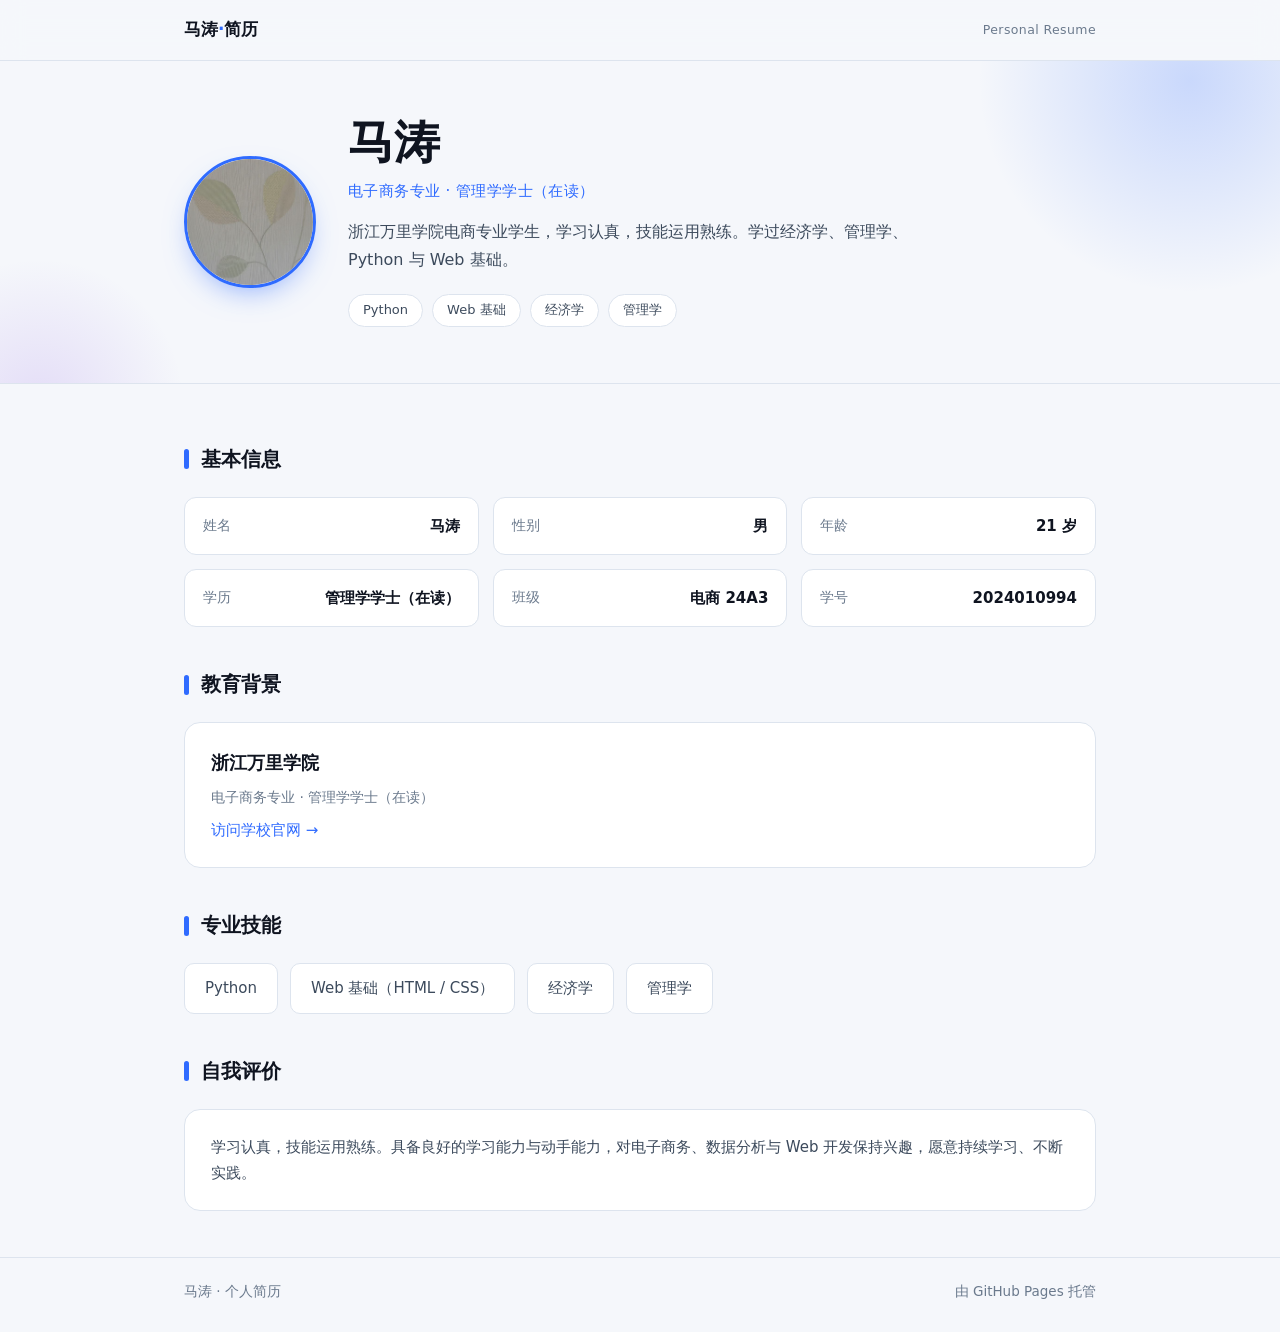
==== My Resume.html @ 8eaa98cb "feat: 个人简历网页（精修版）" ====
﻿<!DOCTYPE html>
<html lang="zh-CN">
<head>
<meta charset="UTF-8">
<meta name="viewport" content="width=device-width, initial-scale=1">
<title>马涛 · 个人简历</title>
<link rel="stylesheet" href="StyleSheet.css">
</head>
<body>

<nav>
  <div class="wrap">
    <div class="brand">马涛<span>·</span>简历</div>
    <span class="nav-sub">Personal Resume</span>
  </div>
</nav>

<header class="hero">
  <div class="wrap">
    <img class="avatar" src="pictures/touxiang.jpg" alt="个人头像">
    <div class="hero-text">
      <h1>马涛</h1>
      <p class="role">电子商务专业 · 管理学学士（在读）</p>
      <p class="intro">浙江万里学院电商专业学生，学习认真，技能运用熟练。学过经济学、管理学、Python 与 Web 基础。</p>
      <div class="badges">
        <span class="badge">Python</span>
        <span class="badge">Web 基础</span>
        <span class="badge">经济学</span>
        <span class="badge">管理学</span>
      </div>
    </div>
  </div>
</header>

<main>
  <div class="wrap">

    <section>
      <h2>基本信息</h2>
      <div class="info-grid">
        <div class="info-item"><span class="label">姓名</span><span class="value">马涛</span></div>
        <div class="info-item"><span class="label">性别</span><span class="value">男</span></div>
        <div class="info-item"><span class="label">年龄</span><span class="value">21 岁</span></div>
        <div class="info-item"><span class="label">学历</span><span class="value">管理学学士（在读）</span></div>
        <div class="info-item"><span class="label">班级</span><span class="value">电商 24A3</span></div>
        <div class="info-item"><span class="label">学号</span><span class="value">2024010994</span></div>
      </div>
    </section>

    <section>
      <h2>教育背景</h2>
      <div class="card">
        <h3>浙江万里学院</h3>
        <p class="muted">电子商务专业 · 管理学学士（在读）</p>
        <p><a href="https://www.zwu.edu.cn" target="_blank" rel="noopener">访问学校官网 →</a></p>
      </div>
    </section>

    <section>
      <h2>专业技能</h2>
      <div class="stack">
        <span class="chip">Python</span>
        <span class="chip">Web 基础（HTML / CSS）</span>
        <span class="chip">经济学</span>
        <span class="chip">管理学</span>
      </div>
    </section>

    <section>
      <h2>自我评价</h2>
      <div class="card">
        <p>学习认真，技能运用熟练。具备良好的学习能力与动手能力，对电子商务、数据分析与 Web 开发保持兴趣，愿意持续学习、不断实践。</p>
      </div>
    </section>

  </div>
</main>

<footer>
  <div class="wrap">
    <span>马涛 · 个人简历</span>
    <span>由 GitHub Pages 托管</span>
  </div>
</footer>

</body>
</html>
---- StyleSheet.css ----
﻿:root {
  --bg: #0f1420;
  --bg-soft: #0a0f19;
  --card: #1a2130;
  --line: #2c3548;
  --accent: #5b8cff;
  --accent-2: #b07cff;
  --text: #c6cfdd;
  --dim: #7c8ba0;
  --head: #ffffff;
  --radius: 16px;
}
@media (prefers-color-scheme: light) {
  :root {
    --bg: #f5f7fb;
    --bg-soft: #ffffff;
    --card: #ffffff;
    --line: #dde4ee;
    --accent: #2f6bff;
    --accent-2: #7a3fe0;
    --text: #3c4a5c;
    --dim: #6b7a8d;
    --head: #0f1420;
  }
}
* { box-sizing: border-box; }
html { scroll-behavior: smooth; }
body {
  margin: 0;
  background: var(--bg);
  color: var(--text);
  font-family: "Segoe UI", "Microsoft YaHei", system-ui, -apple-system, sans-serif;
  font-size: 16px;
  line-height: 1.75;
  -webkit-font-smoothing: antialiased;
}
a { color: var(--accent); text-decoration: none; }
a:hover { text-decoration: underline; }

.wrap { max-width: 960px; margin: 0 auto; padding: 0 24px; }

/* ---------- nav ---------- */
nav {
  position: sticky; top: 0; z-index: 20;
  background: color-mix(in srgb, var(--bg) 88%, transparent);
  backdrop-filter: blur(12px);
  border-bottom: 1px solid var(--line);
}
nav .wrap { display: flex; align-items: center; gap: 16px; height: 60px; }
nav .brand { font-weight: 700; color: var(--head); font-size: 17px; }
nav .brand span { color: var(--accent); }
nav .nav-sub { margin-left: auto; font-size: 12.5px; color: var(--dim); letter-spacing: 0.4px; }

/* ---------- hero ---------- */
header.hero { position: relative; overflow: hidden; border-bottom: 1px solid var(--line); }
.hero::before, .hero::after { content: ""; position: absolute; border-radius: 50%; pointer-events: none; }
.hero::before {
  width: 440px; height: 440px; right: -130px; top: -200px;
  background: radial-gradient(circle, var(--accent), transparent 68%); opacity: 0.22;
}
.hero::after {
  width: 300px; height: 300px; left: -110px; bottom: -170px;
  background: radial-gradient(circle, var(--accent-2), transparent 68%); opacity: 0.14;
}
.hero .wrap {
  position: relative; z-index: 1;
  display: flex; align-items: center; gap: 32px;
  padding-top: 56px; padding-bottom: 56px; flex-wrap: wrap;
}
.avatar {
  width: 132px; height: 132px; flex: 0 0 auto;
  border-radius: 50%; object-fit: cover;
  border: 3px solid var(--accent);
  box-shadow: 0 12px 30px -12px color-mix(in srgb, var(--accent) 60%, transparent);
}
.hero-text { flex: 1 1 320px; }
.hero h1 {
  margin: 0; font-size: clamp(32px, 6vw, 46px);
  color: var(--head); letter-spacing: -0.5px; line-height: 1.1;
}
.hero .role { margin: 10px 0 0; color: var(--accent); font-size: 15px; letter-spacing: 0.4px; }
.hero .intro { margin: 14px 0 0; max-width: 58ch; }
.badges { display: flex; flex-wrap: wrap; gap: 9px; margin-top: 20px; }
.badge {
  font-size: 13px; color: var(--text);
  background: var(--card); border: 1px solid var(--line);
  border-radius: 999px; padding: 4px 14px;
  transition: border-color .18s, color .18s;
}
.badge:hover { border-color: var(--accent); color: var(--head); }

/* ---------- sections ---------- */
main .wrap { padding-top: 24px; padding-bottom: 40px; }
section { padding: 34px 0 6px; }
section > h2 {
  display: flex; align-items: center; gap: 12px;
  margin: 0 0 20px; font-size: 20px; color: var(--head); font-weight: 700;
}
section > h2::before {
  content: ""; width: 5px; height: 20px; border-radius: 3px;
  background: var(--accent); flex: 0 0 auto;
}

/* 基本信息 */
.info-grid { display: grid; gap: 14px; grid-template-columns: repeat(auto-fit, minmax(240px, 1fr)); }
.info-item {
  display: flex; justify-content: space-between; align-items: center; gap: 12px;
  background: var(--card); border: 1px solid var(--line); border-radius: 12px;
  padding: 15px 18px;
}
.info-item .label { color: var(--dim); font-size: 13.5px; white-space: nowrap; }
.info-item .value { color: var(--head); font-weight: 600; font-size: 15px; text-align: right; }

/* 卡片 */
.card {
  background: var(--card); border: 1px solid var(--line);
  border-radius: var(--radius); padding: 24px 26px;
  transition: border-color .18s ease, transform .18s ease;
}
.card:hover { border-color: var(--accent); transform: translateY(-2px); }
.card h3 { margin: 0 0 6px; font-size: 18px; color: var(--head); }
.card p { margin: 0; font-size: 15px; }
.card .muted { color: var(--dim); font-size: 14px; margin-bottom: 8px; }

/* 技能 chips */
.stack { display: flex; flex-wrap: wrap; gap: 12px; }
.chip {
  background: var(--card); border: 1px solid var(--line);
  border-radius: 10px; padding: 11px 20px; font-size: 15px; color: var(--text);
  transition: transform .18s ease, border-color .18s ease, color .18s ease;
}
.chip:hover { transform: translateY(-2px); border-color: var(--accent-2); color: var(--head); }

footer {
  border-top: 1px solid var(--line);
  color: var(--dim); font-size: 13.5px;
}
footer .wrap {
  display: flex; justify-content: space-between; gap: 16px;
  flex-wrap: wrap; padding-top: 22px; padding-bottom: 28px;
}

@media (max-width: 560px) {
  .avatar { width: 100px; height: 100px; }
}
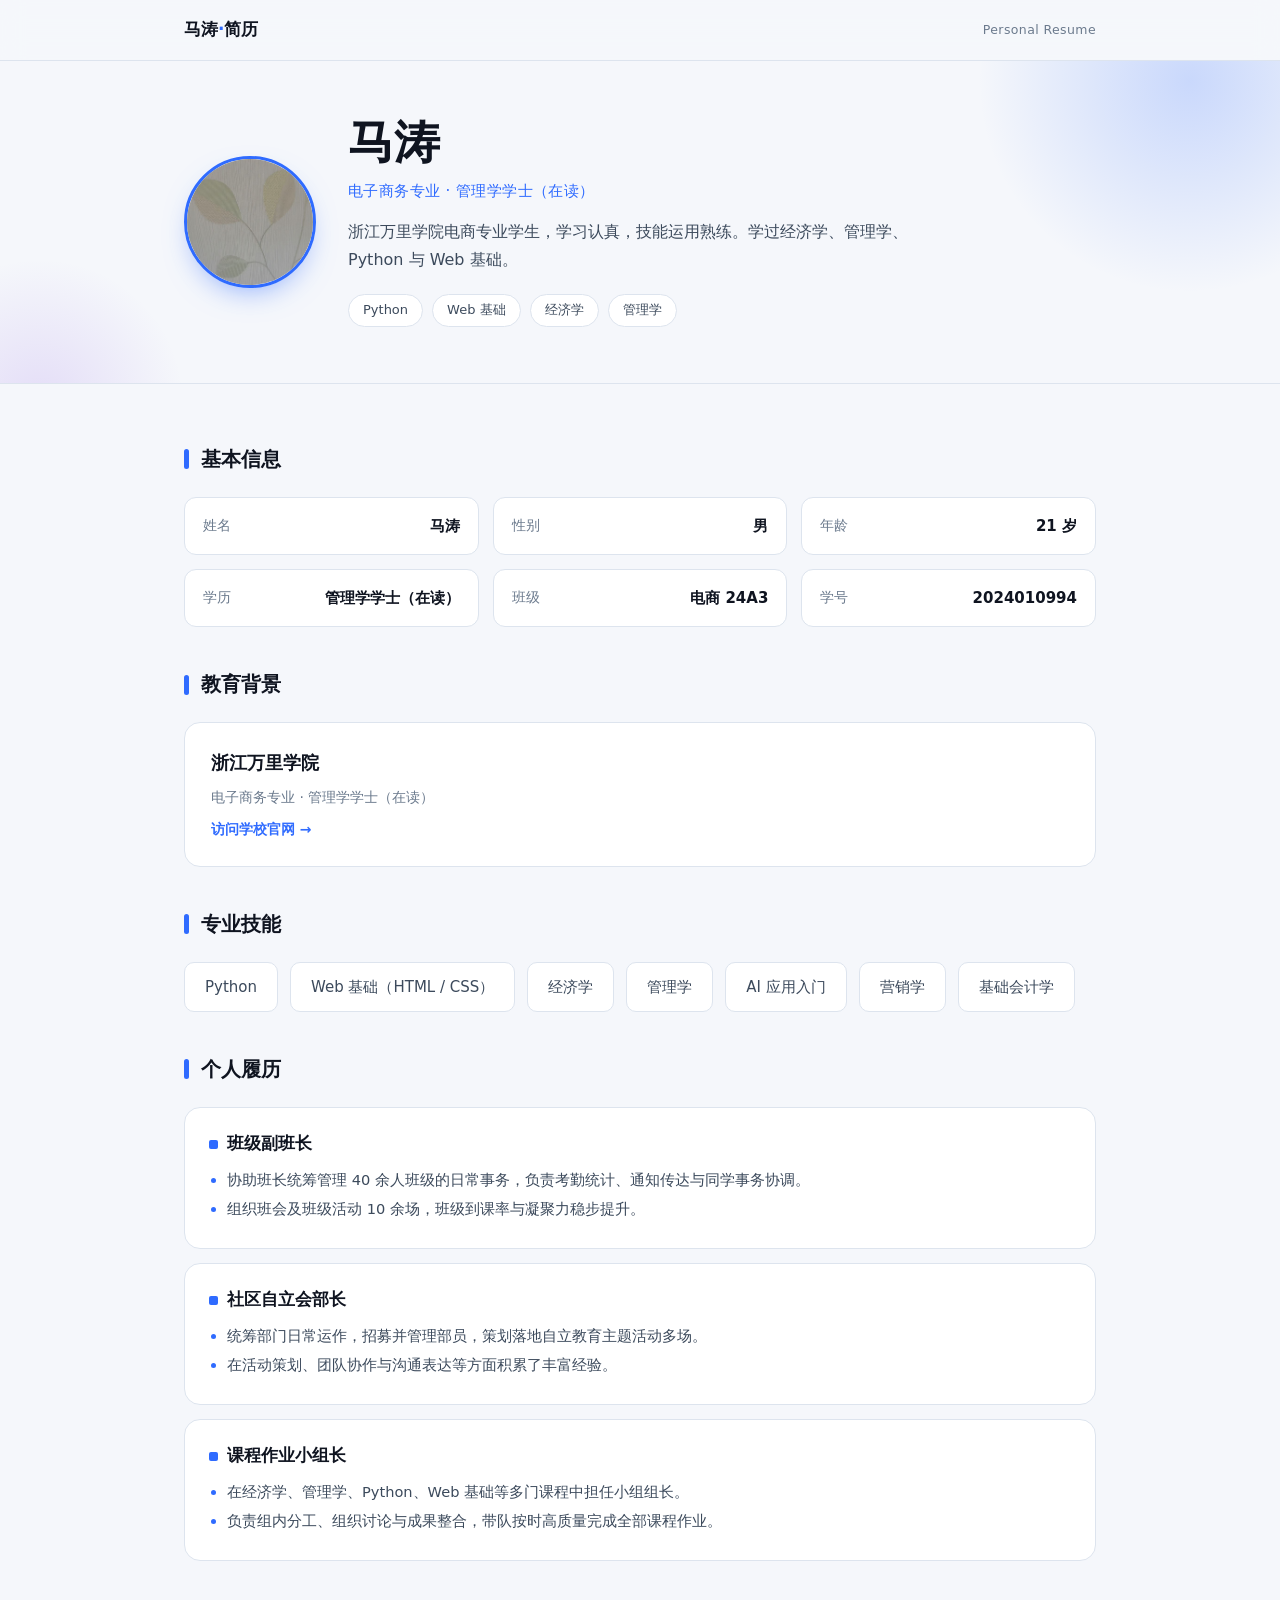
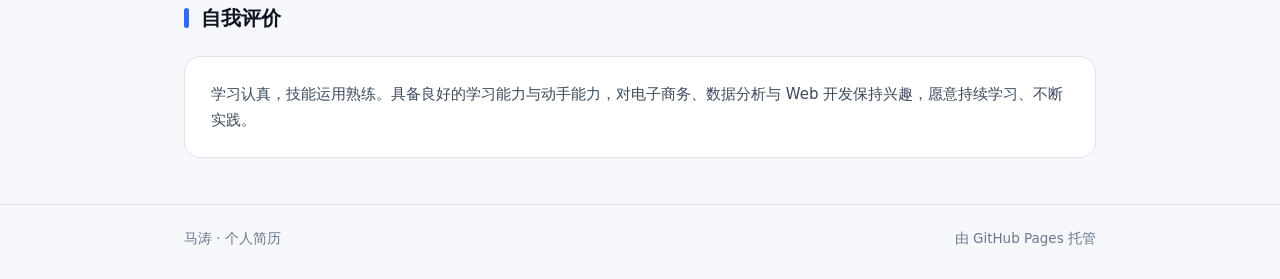
==== commit 2a82105c: "feat: 新增个人履历栏、增加三项技能、教育背景整卡可点击" ====
--- a/My Resume.html
+++ b/My Resume.html
@@ -49,11 +49,11 @@
 
     <section>
       <h2>教育背景</h2>
-      <div class="card">
+      <a class="card" href="https://www.zwu.edu.cn" target="_blank" rel="noopener">
         <h3>浙江万里学院</h3>
         <p class="muted">电子商务专业 · 管理学学士（在读）</p>
-        <p><a href="https://www.zwu.edu.cn" target="_blank" rel="noopener">访问学校官网 →</a></p>
-      </div>
+        <p class="go">访问学校官网 →</p>
+      </a>
     </section>
 
     <section>
@@ -63,6 +63,36 @@
         <span class="chip">Web 基础（HTML / CSS）</span>
         <span class="chip">经济学</span>
         <span class="chip">管理学</span>
+        <span class="chip">AI 应用入门</span>
+        <span class="chip">营销学</span>
+        <span class="chip">基础会计学</span>
+      </div>
+    </section>
+
+    <section>
+      <h2>个人履历</h2>
+      <div class="exp">
+        <div class="exp-item">
+          <h3>班级副班长</h3>
+          <ul>
+            <li>协助班长统筹管理 40 余人班级的日常事务，负责考勤统计、通知传达与同学事务协调。</li>
+            <li>组织班会及班级活动 10 余场，班级到课率与凝聚力稳步提升。</li>
+          </ul>
+        </div>
+        <div class="exp-item">
+          <h3>社区自立会部长</h3>
+          <ul>
+            <li>统筹部门日常运作，招募并管理部员，策划落地自立教育主题活动多场。</li>
+            <li>在活动策划、团队协作与沟通表达等方面积累了丰富经验。</li>
+          </ul>
+        </div>
+        <div class="exp-item">
+          <h3>课程作业小组长</h3>
+          <ul>
+            <li>在经济学、管理学、Python、Web 基础等多门课程中担任小组组长。</li>
+            <li>负责组内分工、组织讨论与成果整合，带队按时高质量完成全部课程作业。</li>
+          </ul>
+        </div>
       </div>
     </section>
 
--- a/StyleSheet.css
+++ b/StyleSheet.css
@@ -121,6 +121,9 @@
 .card h3 { margin: 0 0 6px; font-size: 18px; color: var(--head); }
 .card p { margin: 0; font-size: 15px; }
 .card .muted { color: var(--dim); font-size: 14px; margin-bottom: 8px; }
+a.card { display: block; color: inherit; text-decoration: none; }
+a.card:hover { text-decoration: none; }
+.card .go { color: var(--accent); font-size: 14px; font-weight: 600; }
 
 /* 技能 chips */
 .stack { display: flex; flex-wrap: wrap; gap: 12px; }
@@ -130,6 +133,26 @@
   transition: transform .18s ease, border-color .18s ease, color .18s ease;
 }
 .chip:hover { transform: translateY(-2px); border-color: var(--accent-2); color: var(--head); }
+
+/* 个人履历 */
+.exp { display: flex; flex-direction: column; gap: 14px; }
+.exp-item {
+  background: var(--card); border: 1px solid var(--line);
+  border-radius: var(--radius); padding: 22px 24px;
+  transition: border-color .18s ease, transform .18s ease;
+}
+.exp-item:hover { border-color: var(--accent); transform: translateY(-2px); }
+.exp-item h3 {
+  margin: 0 0 8px; font-size: 16.5px; color: var(--head);
+  display: flex; align-items: center; gap: 9px;
+}
+.exp-item h3::before {
+  content: ""; width: 9px; height: 9px; border-radius: 2px;
+  background: var(--accent); flex: 0 0 auto;
+}
+.exp-item ul { margin: 0; padding-left: 18px; font-size: 14.6px; }
+.exp-item li { margin: 4px 0; }
+.exp-item li::marker { color: var(--accent); }
 
 footer {
   border-top: 1px solid var(--line);
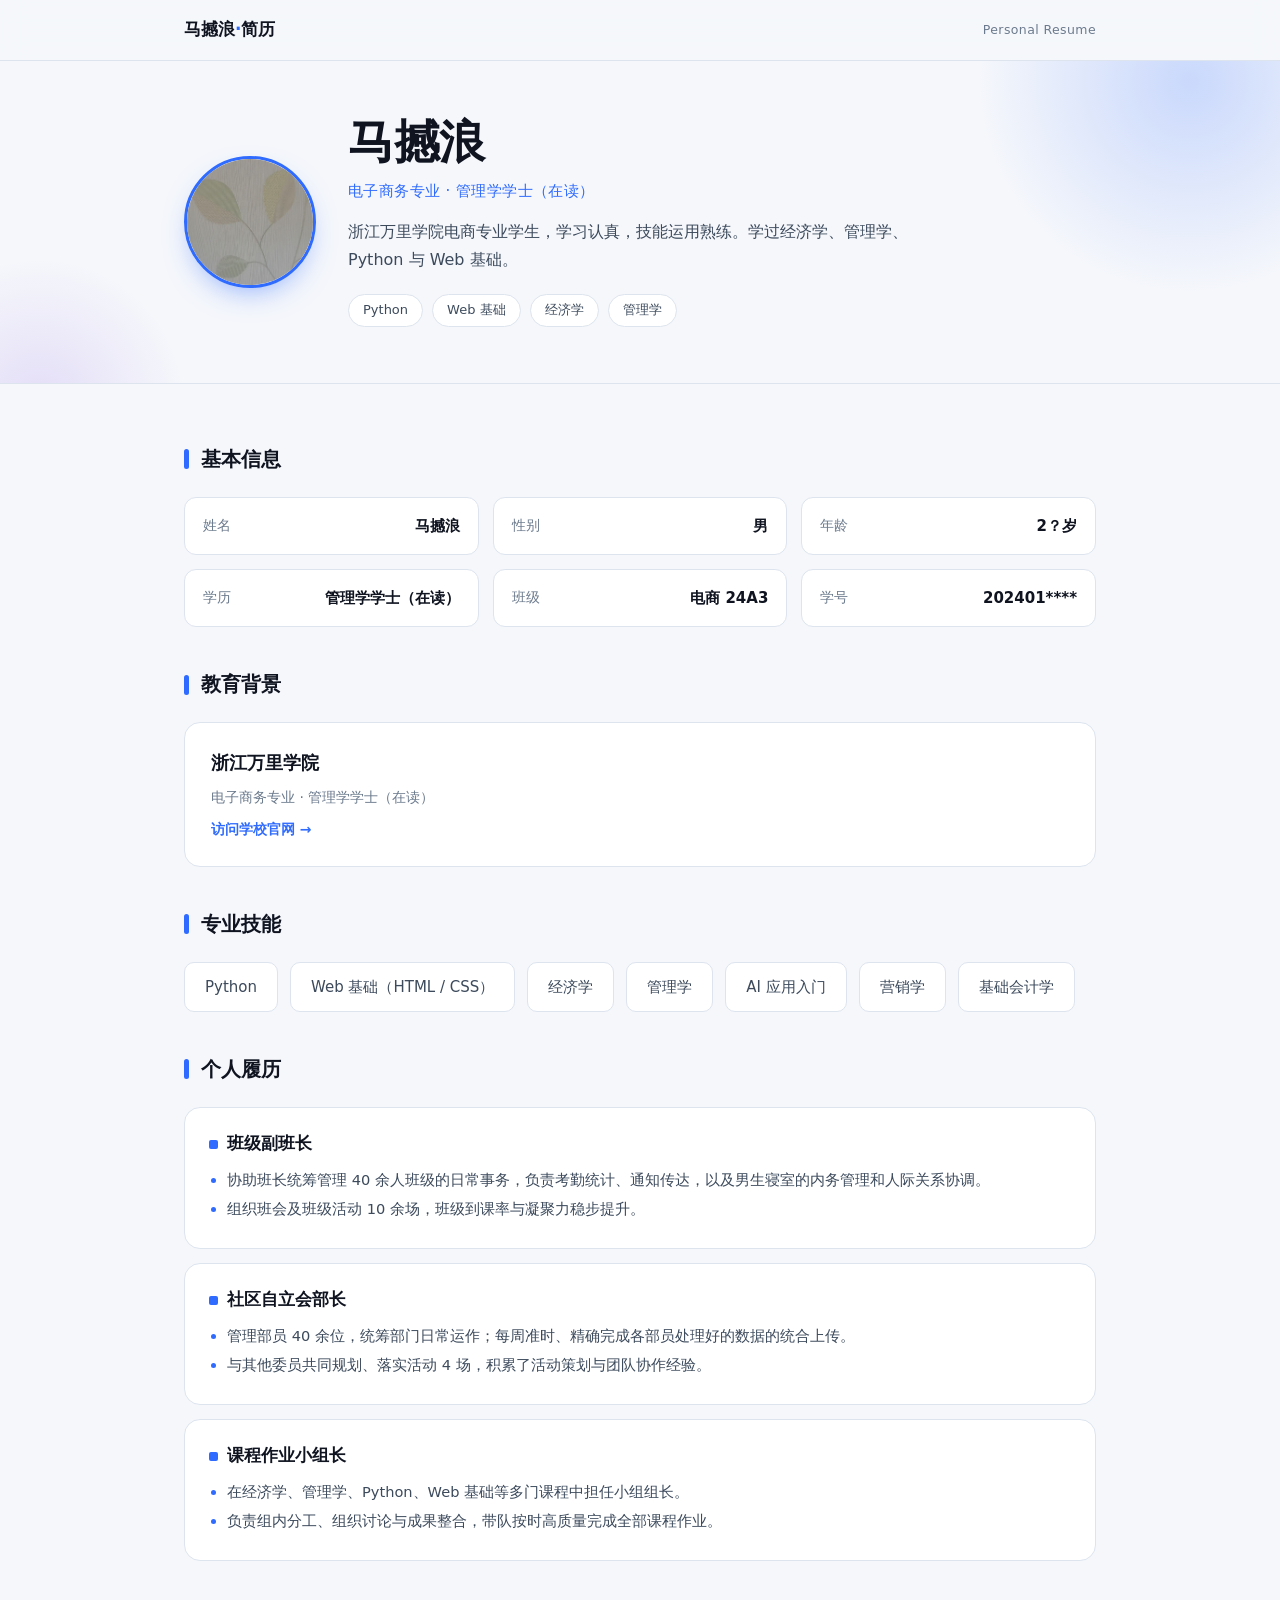
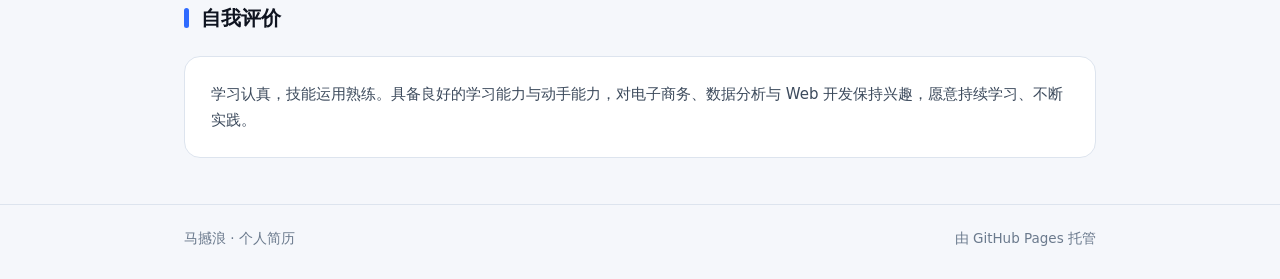
==== commit 53a4db1f: "feat: 更新姓名与隐私脱敏，补充履历细节" ====
--- a/My Resume.html
+++ b/My Resume.html
@@ -3,14 +3,14 @@
 <head>
 <meta charset="UTF-8">
 <meta name="viewport" content="width=device-width, initial-scale=1">
-<title>马涛 · 个人简历</title>
+<title>马撼浪 · 个人简历</title>
 <link rel="stylesheet" href="StyleSheet.css">
 </head>
 <body>
 
 <nav>
   <div class="wrap">
-    <div class="brand">马涛<span>·</span>简历</div>
+    <div class="brand">马撼浪<span>·</span>简历</div>
     <span class="nav-sub">Personal Resume</span>
   </div>
 </nav>
@@ -19,7 +19,7 @@
   <div class="wrap">
     <img class="avatar" src="pictures/touxiang.jpg" alt="个人头像">
     <div class="hero-text">
-      <h1>马涛</h1>
+      <h1>马撼浪</h1>
       <p class="role">电子商务专业 · 管理学学士（在读）</p>
       <p class="intro">浙江万里学院电商专业学生，学习认真，技能运用熟练。学过经济学、管理学、Python 与 Web 基础。</p>
       <div class="badges">
@@ -38,12 +38,12 @@
     <section>
       <h2>基本信息</h2>
       <div class="info-grid">
-        <div class="info-item"><span class="label">姓名</span><span class="value">马涛</span></div>
+        <div class="info-item"><span class="label">姓名</span><span class="value">马撼浪</span></div>
         <div class="info-item"><span class="label">性别</span><span class="value">男</span></div>
-        <div class="info-item"><span class="label">年龄</span><span class="value">21 岁</span></div>
+        <div class="info-item"><span class="label">年龄</span><span class="value">2？岁</span></div>
         <div class="info-item"><span class="label">学历</span><span class="value">管理学学士（在读）</span></div>
         <div class="info-item"><span class="label">班级</span><span class="value">电商 24A3</span></div>
-        <div class="info-item"><span class="label">学号</span><span class="value">2024010994</span></div>
+        <div class="info-item"><span class="label">学号</span><span class="value">202401****</span></div>
       </div>
     </section>
 
@@ -75,15 +75,15 @@
         <div class="exp-item">
           <h3>班级副班长</h3>
           <ul>
-            <li>协助班长统筹管理 40 余人班级的日常事务，负责考勤统计、通知传达与同学事务协调。</li>
+            <li>协助班长统筹管理 40 余人班级的日常事务，负责考勤统计、通知传达，以及男生寝室的内务管理和人际关系协调。</li>
             <li>组织班会及班级活动 10 余场，班级到课率与凝聚力稳步提升。</li>
           </ul>
         </div>
         <div class="exp-item">
           <h3>社区自立会部长</h3>
           <ul>
-            <li>统筹部门日常运作，招募并管理部员，策划落地自立教育主题活动多场。</li>
-            <li>在活动策划、团队协作与沟通表达等方面积累了丰富经验。</li>
+            <li>管理部员 40 余位，统筹部门日常运作；每周准时、精确完成各部员处理好的数据的统合上传。</li>
+            <li>与其他委员共同规划、落实活动 4 场，积累了活动策划与团队协作经验。</li>
           </ul>
         </div>
         <div class="exp-item">
@@ -108,7 +108,7 @@
 
 <footer>
   <div class="wrap">
-    <span>马涛 · 个人简历</span>
+    <span>马撼浪 · 个人简历</span>
     <span>由 GitHub Pages 托管</span>
   </div>
 </footer>
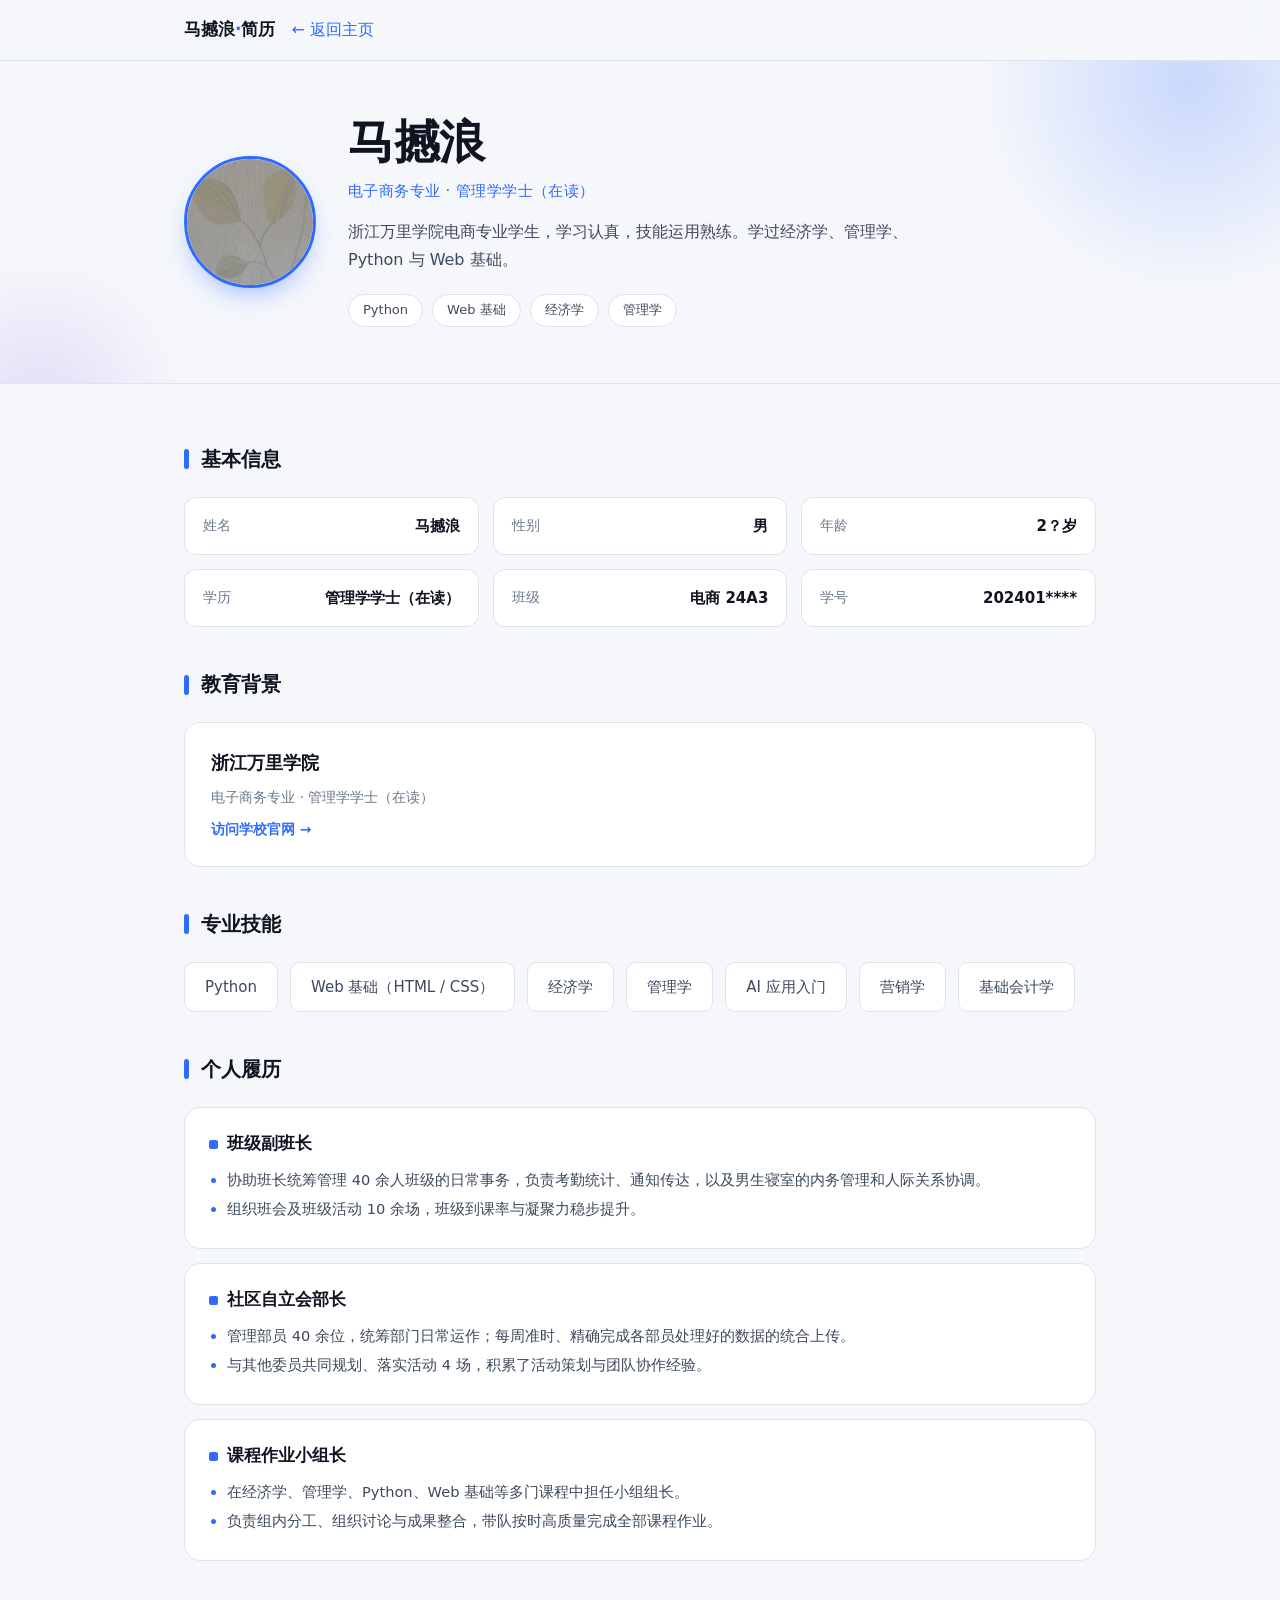
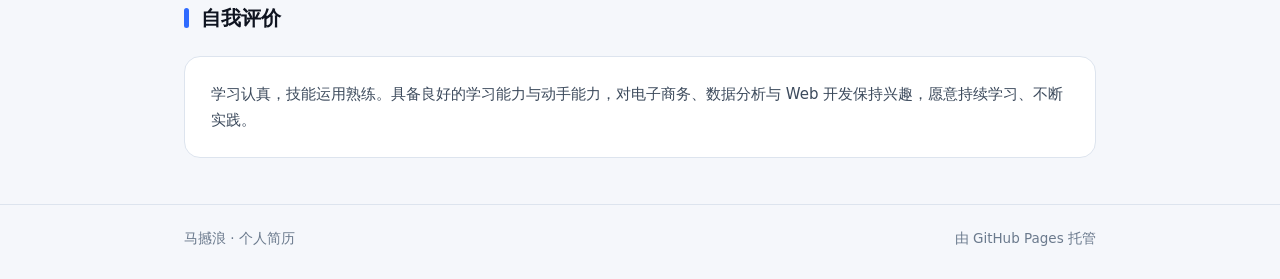
==== commit 347223c2: "feat: 简历增加返回主页按钮" ====
--- a/My Resume.html
+++ b/My Resume.html
@@ -1,117 +1,117 @@
-﻿<!DOCTYPE html>
-<html lang="zh-CN">
-<head>
-<meta charset="UTF-8">
-<meta name="viewport" content="width=device-width, initial-scale=1">
-<title>马撼浪 · 个人简历</title>
-<link rel="stylesheet" href="StyleSheet.css">
-</head>
-<body>
-
-<nav>
-  <div class="wrap">
-    <div class="brand">马撼浪<span>·</span>简历</div>
-    <span class="nav-sub">Personal Resume</span>
-  </div>
-</nav>
-
-<header class="hero">
-  <div class="wrap">
-    <img class="avatar" src="pictures/touxiang.jpg" alt="个人头像">
-    <div class="hero-text">
-      <h1>马撼浪</h1>
-      <p class="role">电子商务专业 · 管理学学士（在读）</p>
-      <p class="intro">浙江万里学院电商专业学生，学习认真，技能运用熟练。学过经济学、管理学、Python 与 Web 基础。</p>
-      <div class="badges">
-        <span class="badge">Python</span>
-        <span class="badge">Web 基础</span>
-        <span class="badge">经济学</span>
-        <span class="badge">管理学</span>
-      </div>
-    </div>
-  </div>
-</header>
-
-<main>
-  <div class="wrap">
-
-    <section>
-      <h2>基本信息</h2>
-      <div class="info-grid">
-        <div class="info-item"><span class="label">姓名</span><span class="value">马撼浪</span></div>
-        <div class="info-item"><span class="label">性别</span><span class="value">男</span></div>
-        <div class="info-item"><span class="label">年龄</span><span class="value">2？岁</span></div>
-        <div class="info-item"><span class="label">学历</span><span class="value">管理学学士（在读）</span></div>
-        <div class="info-item"><span class="label">班级</span><span class="value">电商 24A3</span></div>
-        <div class="info-item"><span class="label">学号</span><span class="value">202401****</span></div>
-      </div>
-    </section>
-
-    <section>
-      <h2>教育背景</h2>
-      <a class="card" href="https://www.zwu.edu.cn" target="_blank" rel="noopener">
-        <h3>浙江万里学院</h3>
-        <p class="muted">电子商务专业 · 管理学学士（在读）</p>
-        <p class="go">访问学校官网 →</p>
-      </a>
-    </section>
-
-    <section>
-      <h2>专业技能</h2>
-      <div class="stack">
-        <span class="chip">Python</span>
-        <span class="chip">Web 基础（HTML / CSS）</span>
-        <span class="chip">经济学</span>
-        <span class="chip">管理学</span>
-        <span class="chip">AI 应用入门</span>
-        <span class="chip">营销学</span>
-        <span class="chip">基础会计学</span>
-      </div>
-    </section>
-
-    <section>
-      <h2>个人履历</h2>
-      <div class="exp">
-        <div class="exp-item">
-          <h3>班级副班长</h3>
-          <ul>
-            <li>协助班长统筹管理 40 余人班级的日常事务，负责考勤统计、通知传达，以及男生寝室的内务管理和人际关系协调。</li>
-            <li>组织班会及班级活动 10 余场，班级到课率与凝聚力稳步提升。</li>
-          </ul>
-        </div>
-        <div class="exp-item">
-          <h3>社区自立会部长</h3>
-          <ul>
-            <li>管理部员 40 余位，统筹部门日常运作；每周准时、精确完成各部员处理好的数据的统合上传。</li>
-            <li>与其他委员共同规划、落实活动 4 场，积累了活动策划与团队协作经验。</li>
-          </ul>
-        </div>
-        <div class="exp-item">
-          <h3>课程作业小组长</h3>
-          <ul>
-            <li>在经济学、管理学、Python、Web 基础等多门课程中担任小组组长。</li>
-            <li>负责组内分工、组织讨论与成果整合，带队按时高质量完成全部课程作业。</li>
-          </ul>
-        </div>
-      </div>
-    </section>
-
-    <section>
-      <h2>自我评价</h2>
-      <div class="card">
-        <p>学习认真，技能运用熟练。具备良好的学习能力与动手能力，对电子商务、数据分析与 Web 开发保持兴趣，愿意持续学习、不断实践。</p>
-      </div>
-    </section>
-
-  </div>
-</main>
-
-<footer>
-  <div class="wrap">
-    <span>马撼浪 · 个人简历</span>
-    <span>由 GitHub Pages 托管</span>
-  </div>
-</footer>
-
-</body>
-</html>
+﻿<!DOCTYPE html>
+<html lang="zh-CN">
+<head>
+<meta charset="UTF-8">
+<meta name="viewport" content="width=device-width, initial-scale=1">
+<title>马撼浪 · 个人简历</title>
+<link rel="stylesheet" href="StyleSheet.css">
+</head>
+<body>
+
+<nav>
+  <div class="wrap">
+    <div class="brand">马撼浪<span>·</span>简历</div>
+    <a class="back-btn" href="https://linsezhitu.github.io/home/">← 返回主页</a>
+  </div>
+</nav>
+
+<header class="hero">
+  <div class="wrap">
+    <img class="avatar" src="pictures/touxiang.jpg" alt="个人头像">
+    <div class="hero-text">
+      <h1>马撼浪</h1>
+      <p class="role">电子商务专业 · 管理学学士（在读）</p>
+      <p class="intro">浙江万里学院电商专业学生，学习认真，技能运用熟练。学过经济学、管理学、Python 与 Web 基础。</p>
+      <div class="badges">
+        <span class="badge">Python</span>
+        <span class="badge">Web 基础</span>
+        <span class="badge">经济学</span>
+        <span class="badge">管理学</span>
+      </div>
+    </div>
+  </div>
+</header>
+
+<main>
+  <div class="wrap">
+
+    <section>
+      <h2>基本信息</h2>
+      <div class="info-grid">
+        <div class="info-item"><span class="label">姓名</span><span class="value">马撼浪</span></div>
+        <div class="info-item"><span class="label">性别</span><span class="value">男</span></div>
+        <div class="info-item"><span class="label">年龄</span><span class="value">2？岁</span></div>
+        <div class="info-item"><span class="label">学历</span><span class="value">管理学学士（在读）</span></div>
+        <div class="info-item"><span class="label">班级</span><span class="value">电商 24A3</span></div>
+        <div class="info-item"><span class="label">学号</span><span class="value">202401****</span></div>
+      </div>
+    </section>
+
+    <section>
+      <h2>教育背景</h2>
+      <a class="card" href="https://www.zwu.edu.cn" target="_blank" rel="noopener">
+        <h3>浙江万里学院</h3>
+        <p class="muted">电子商务专业 · 管理学学士（在读）</p>
+        <p class="go">访问学校官网 →</p>
+      </a>
+    </section>
+
+    <section>
+      <h2>专业技能</h2>
+      <div class="stack">
+        <span class="chip">Python</span>
+        <span class="chip">Web 基础（HTML / CSS）</span>
+        <span class="chip">经济学</span>
+        <span class="chip">管理学</span>
+        <span class="chip">AI 应用入门</span>
+        <span class="chip">营销学</span>
+        <span class="chip">基础会计学</span>
+      </div>
+    </section>
+
+    <section>
+      <h2>个人履历</h2>
+      <div class="exp">
+        <div class="exp-item">
+          <h3>班级副班长</h3>
+          <ul>
+            <li>协助班长统筹管理 40 余人班级的日常事务，负责考勤统计、通知传达，以及男生寝室的内务管理和人际关系协调。</li>
+            <li>组织班会及班级活动 10 余场，班级到课率与凝聚力稳步提升。</li>
+          </ul>
+        </div>
+        <div class="exp-item">
+          <h3>社区自立会部长</h3>
+          <ul>
+            <li>管理部员 40 余位，统筹部门日常运作；每周准时、精确完成各部员处理好的数据的统合上传。</li>
+            <li>与其他委员共同规划、落实活动 4 场，积累了活动策划与团队协作经验。</li>
+          </ul>
+        </div>
+        <div class="exp-item">
+          <h3>课程作业小组长</h3>
+          <ul>
+            <li>在经济学、管理学、Python、Web 基础等多门课程中担任小组组长。</li>
+            <li>负责组内分工、组织讨论与成果整合，带队按时高质量完成全部课程作业。</li>
+          </ul>
+        </div>
+      </div>
+    </section>
+
+    <section>
+      <h2>自我评价</h2>
+      <div class="card">
+        <p>学习认真，技能运用熟练。具备良好的学习能力与动手能力，对电子商务、数据分析与 Web 开发保持兴趣，愿意持续学习、不断实践。</p>
+      </div>
+    </section>
+
+  </div>
+</main>
+
+<footer>
+  <div class="wrap">
+    <span>马撼浪 · 个人简历</span>
+    <span>由 GitHub Pages 托管</span>
+  </div>
+</footer>
+
+</body>
+</html>
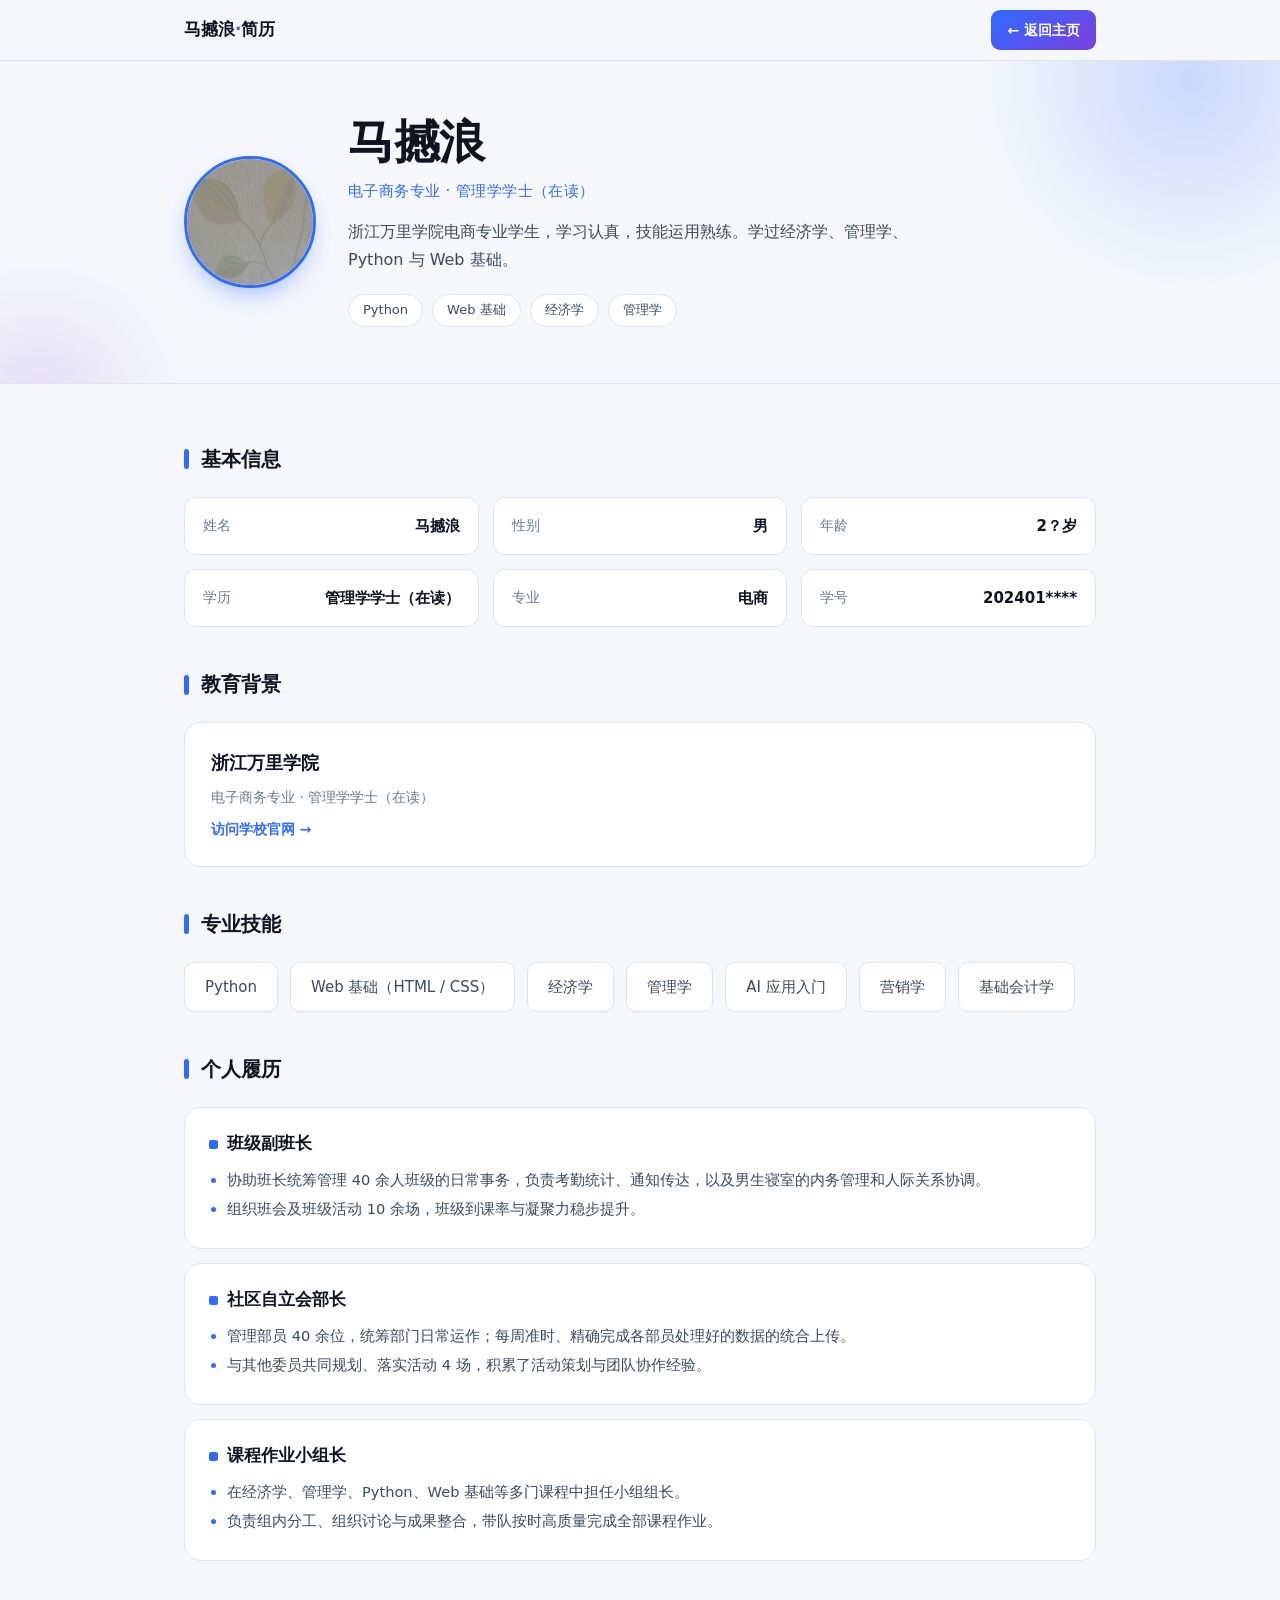
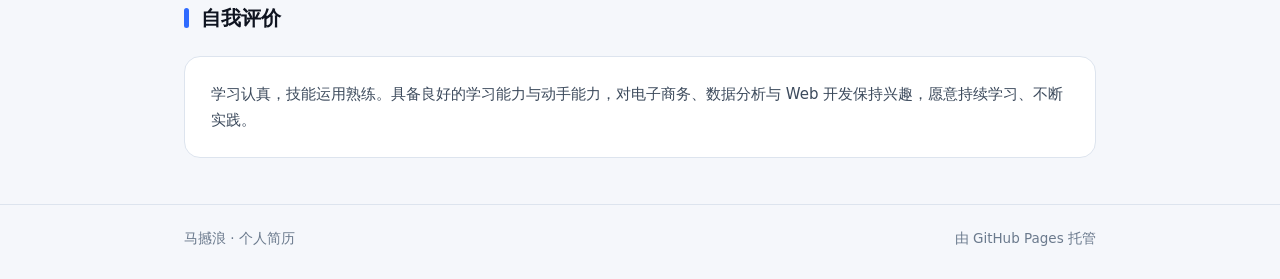
==== commit 69f6bf2f: "update: 班级改为专业" ====
--- a/My Resume.html
+++ b/My Resume.html
@@ -42,7 +42,7 @@
         <div class="info-item"><span class="label">性别</span><span class="value">男</span></div>
         <div class="info-item"><span class="label">年龄</span><span class="value">2？岁</span></div>
         <div class="info-item"><span class="label">学历</span><span class="value">管理学学士（在读）</span></div>
-        <div class="info-item"><span class="label">班级</span><span class="value">电商 24A3</span></div>
+        <div class="info-item"><span class="label">专业</span><span class="value">电商</span></div>
         <div class="info-item"><span class="label">学号</span><span class="value">202401****</span></div>
       </div>
     </section>
--- a/StyleSheet.css
+++ b/StyleSheet.css
@@ -1,168 +1,174 @@
-﻿:root {
-  --bg: #0f1420;
-  --bg-soft: #0a0f19;
-  --card: #1a2130;
-  --line: #2c3548;
-  --accent: #5b8cff;
-  --accent-2: #b07cff;
-  --text: #c6cfdd;
-  --dim: #7c8ba0;
-  --head: #ffffff;
-  --radius: 16px;
-}
-@media (prefers-color-scheme: light) {
-  :root {
-    --bg: #f5f7fb;
-    --bg-soft: #ffffff;
-    --card: #ffffff;
-    --line: #dde4ee;
-    --accent: #2f6bff;
-    --accent-2: #7a3fe0;
-    --text: #3c4a5c;
-    --dim: #6b7a8d;
-    --head: #0f1420;
-  }
-}
-* { box-sizing: border-box; }
-html { scroll-behavior: smooth; }
-body {
-  margin: 0;
-  background: var(--bg);
-  color: var(--text);
-  font-family: "Segoe UI", "Microsoft YaHei", system-ui, -apple-system, sans-serif;
-  font-size: 16px;
-  line-height: 1.75;
-  -webkit-font-smoothing: antialiased;
-}
-a { color: var(--accent); text-decoration: none; }
-a:hover { text-decoration: underline; }
-
-.wrap { max-width: 960px; margin: 0 auto; padding: 0 24px; }
-
-/* ---------- nav ---------- */
-nav {
-  position: sticky; top: 0; z-index: 20;
-  background: color-mix(in srgb, var(--bg) 88%, transparent);
-  backdrop-filter: blur(12px);
-  border-bottom: 1px solid var(--line);
-}
-nav .wrap { display: flex; align-items: center; gap: 16px; height: 60px; }
-nav .brand { font-weight: 700; color: var(--head); font-size: 17px; }
-nav .brand span { color: var(--accent); }
-nav .nav-sub { margin-left: auto; font-size: 12.5px; color: var(--dim); letter-spacing: 0.4px; }
-
-/* ---------- hero ---------- */
-header.hero { position: relative; overflow: hidden; border-bottom: 1px solid var(--line); }
-.hero::before, .hero::after { content: ""; position: absolute; border-radius: 50%; pointer-events: none; }
-.hero::before {
-  width: 440px; height: 440px; right: -130px; top: -200px;
-  background: radial-gradient(circle, var(--accent), transparent 68%); opacity: 0.22;
-}
-.hero::after {
-  width: 300px; height: 300px; left: -110px; bottom: -170px;
-  background: radial-gradient(circle, var(--accent-2), transparent 68%); opacity: 0.14;
-}
-.hero .wrap {
-  position: relative; z-index: 1;
-  display: flex; align-items: center; gap: 32px;
-  padding-top: 56px; padding-bottom: 56px; flex-wrap: wrap;
-}
-.avatar {
-  width: 132px; height: 132px; flex: 0 0 auto;
-  border-radius: 50%; object-fit: cover;
-  border: 3px solid var(--accent);
-  box-shadow: 0 12px 30px -12px color-mix(in srgb, var(--accent) 60%, transparent);
-}
-.hero-text { flex: 1 1 320px; }
-.hero h1 {
-  margin: 0; font-size: clamp(32px, 6vw, 46px);
-  color: var(--head); letter-spacing: -0.5px; line-height: 1.1;
-}
-.hero .role { margin: 10px 0 0; color: var(--accent); font-size: 15px; letter-spacing: 0.4px; }
-.hero .intro { margin: 14px 0 0; max-width: 58ch; }
-.badges { display: flex; flex-wrap: wrap; gap: 9px; margin-top: 20px; }
-.badge {
-  font-size: 13px; color: var(--text);
-  background: var(--card); border: 1px solid var(--line);
-  border-radius: 999px; padding: 4px 14px;
-  transition: border-color .18s, color .18s;
-}
-.badge:hover { border-color: var(--accent); color: var(--head); }
-
-/* ---------- sections ---------- */
-main .wrap { padding-top: 24px; padding-bottom: 40px; }
-section { padding: 34px 0 6px; }
-section > h2 {
-  display: flex; align-items: center; gap: 12px;
-  margin: 0 0 20px; font-size: 20px; color: var(--head); font-weight: 700;
-}
-section > h2::before {
-  content: ""; width: 5px; height: 20px; border-radius: 3px;
-  background: var(--accent); flex: 0 0 auto;
-}
-
-/* 基本信息 */
-.info-grid { display: grid; gap: 14px; grid-template-columns: repeat(auto-fit, minmax(240px, 1fr)); }
-.info-item {
-  display: flex; justify-content: space-between; align-items: center; gap: 12px;
-  background: var(--card); border: 1px solid var(--line); border-radius: 12px;
-  padding: 15px 18px;
-}
-.info-item .label { color: var(--dim); font-size: 13.5px; white-space: nowrap; }
-.info-item .value { color: var(--head); font-weight: 600; font-size: 15px; text-align: right; }
-
-/* 卡片 */
-.card {
-  background: var(--card); border: 1px solid var(--line);
-  border-radius: var(--radius); padding: 24px 26px;
-  transition: border-color .18s ease, transform .18s ease;
-}
-.card:hover { border-color: var(--accent); transform: translateY(-2px); }
-.card h3 { margin: 0 0 6px; font-size: 18px; color: var(--head); }
-.card p { margin: 0; font-size: 15px; }
-.card .muted { color: var(--dim); font-size: 14px; margin-bottom: 8px; }
-a.card { display: block; color: inherit; text-decoration: none; }
-a.card:hover { text-decoration: none; }
-.card .go { color: var(--accent); font-size: 14px; font-weight: 600; }
-
-/* 技能 chips */
-.stack { display: flex; flex-wrap: wrap; gap: 12px; }
-.chip {
-  background: var(--card); border: 1px solid var(--line);
-  border-radius: 10px; padding: 11px 20px; font-size: 15px; color: var(--text);
-  transition: transform .18s ease, border-color .18s ease, color .18s ease;
-}
-.chip:hover { transform: translateY(-2px); border-color: var(--accent-2); color: var(--head); }
-
-/* 个人履历 */
-.exp { display: flex; flex-direction: column; gap: 14px; }
-.exp-item {
-  background: var(--card); border: 1px solid var(--line);
-  border-radius: var(--radius); padding: 22px 24px;
-  transition: border-color .18s ease, transform .18s ease;
-}
-.exp-item:hover { border-color: var(--accent); transform: translateY(-2px); }
-.exp-item h3 {
-  margin: 0 0 8px; font-size: 16.5px; color: var(--head);
-  display: flex; align-items: center; gap: 9px;
-}
-.exp-item h3::before {
-  content: ""; width: 9px; height: 9px; border-radius: 2px;
-  background: var(--accent); flex: 0 0 auto;
-}
-.exp-item ul { margin: 0; padding-left: 18px; font-size: 14.6px; }
-.exp-item li { margin: 4px 0; }
-.exp-item li::marker { color: var(--accent); }
-
-footer {
-  border-top: 1px solid var(--line);
-  color: var(--dim); font-size: 13.5px;
-}
-footer .wrap {
-  display: flex; justify-content: space-between; gap: 16px;
-  flex-wrap: wrap; padding-top: 22px; padding-bottom: 28px;
-}
-
-@media (max-width: 560px) {
-  .avatar { width: 100px; height: 100px; }
-}
+﻿:root {
+  --bg: #0f1420;
+  --bg-soft: #0a0f19;
+  --card: #1a2130;
+  --line: #2c3548;
+  --accent: #5b8cff;
+  --accent-2: #b07cff;
+  --text: #c6cfdd;
+  --dim: #7c8ba0;
+  --head: #ffffff;
+  --radius: 16px;
+}
+@media (prefers-color-scheme: light) {
+  :root {
+    --bg: #f5f7fb;
+    --bg-soft: #ffffff;
+    --card: #ffffff;
+    --line: #dde4ee;
+    --accent: #2f6bff;
+    --accent-2: #7a3fe0;
+    --text: #3c4a5c;
+    --dim: #6b7a8d;
+    --head: #0f1420;
+  }
+}
+* { box-sizing: border-box; }
+html { scroll-behavior: smooth; }
+body {
+  margin: 0;
+  background: var(--bg);
+  color: var(--text);
+  font-family: "Segoe UI", "Microsoft YaHei", system-ui, -apple-system, sans-serif;
+  font-size: 16px;
+  line-height: 1.75;
+  -webkit-font-smoothing: antialiased;
+}
+a { color: var(--accent); text-decoration: none; }
+a:hover { text-decoration: underline; }
+
+.wrap { max-width: 960px; margin: 0 auto; padding: 0 24px; }
+
+/* ---------- nav ---------- */
+nav {
+  position: sticky; top: 0; z-index: 20;
+  background: color-mix(in srgb, var(--bg) 88%, transparent);
+  backdrop-filter: blur(12px);
+  border-bottom: 1px solid var(--line);
+}
+nav .wrap { display: flex; align-items: center; gap: 16px; height: 60px; }
+nav .brand { font-weight: 700; color: var(--head); font-size: 17px; }
+nav .brand span { color: var(--accent); }
+.back-btn {
+  margin-left: auto; display: inline-flex; align-items: center; gap: 6px;
+  background: linear-gradient(140deg, var(--accent), var(--accent-2));
+  color: #fff; border-radius: 9px; padding: 8px 16px;
+  font-size: 14px; font-weight: 600; text-decoration: none; white-space: nowrap;
+}
+.back-btn:hover { filter: brightness(1.08); color: #fff; text-decoration: none; }
+
+/* ---------- hero ---------- */
+header.hero { position: relative; overflow: hidden; border-bottom: 1px solid var(--line); }
+.hero::before, .hero::after { content: ""; position: absolute; border-radius: 50%; pointer-events: none; }
+.hero::before {
+  width: 440px; height: 440px; right: -130px; top: -200px;
+  background: radial-gradient(circle, var(--accent), transparent 68%); opacity: 0.22;
+}
+.hero::after {
+  width: 300px; height: 300px; left: -110px; bottom: -170px;
+  background: radial-gradient(circle, var(--accent-2), transparent 68%); opacity: 0.14;
+}
+.hero .wrap {
+  position: relative; z-index: 1;
+  display: flex; align-items: center; gap: 32px;
+  padding-top: 56px; padding-bottom: 56px; flex-wrap: wrap;
+}
+.avatar {
+  width: 132px; height: 132px; flex: 0 0 auto;
+  border-radius: 50%; object-fit: cover;
+  border: 3px solid var(--accent);
+  box-shadow: 0 12px 30px -12px color-mix(in srgb, var(--accent) 60%, transparent);
+}
+.hero-text { flex: 1 1 320px; }
+.hero h1 {
+  margin: 0; font-size: clamp(32px, 6vw, 46px);
+  color: var(--head); letter-spacing: -0.5px; line-height: 1.1;
+}
+.hero .role { margin: 10px 0 0; color: var(--accent); font-size: 15px; letter-spacing: 0.4px; }
+.hero .intro { margin: 14px 0 0; max-width: 58ch; }
+.badges { display: flex; flex-wrap: wrap; gap: 9px; margin-top: 20px; }
+.badge {
+  font-size: 13px; color: var(--text);
+  background: var(--card); border: 1px solid var(--line);
+  border-radius: 999px; padding: 4px 14px;
+  transition: border-color .18s, color .18s;
+}
+.badge:hover { border-color: var(--accent); color: var(--head); }
+
+/* ---------- sections ---------- */
+main .wrap { padding-top: 24px; padding-bottom: 40px; }
+section { padding: 34px 0 6px; }
+section > h2 {
+  display: flex; align-items: center; gap: 12px;
+  margin: 0 0 20px; font-size: 20px; color: var(--head); font-weight: 700;
+}
+section > h2::before {
+  content: ""; width: 5px; height: 20px; border-radius: 3px;
+  background: var(--accent); flex: 0 0 auto;
+}
+
+/* 基本信息 */
+.info-grid { display: grid; gap: 14px; grid-template-columns: repeat(auto-fit, minmax(240px, 1fr)); }
+.info-item {
+  display: flex; justify-content: space-between; align-items: center; gap: 12px;
+  background: var(--card); border: 1px solid var(--line); border-radius: 12px;
+  padding: 15px 18px;
+}
+.info-item .label { color: var(--dim); font-size: 13.5px; white-space: nowrap; }
+.info-item .value { color: var(--head); font-weight: 600; font-size: 15px; text-align: right; }
+
+/* 卡片 */
+.card {
+  background: var(--card); border: 1px solid var(--line);
+  border-radius: var(--radius); padding: 24px 26px;
+  transition: border-color .18s ease, transform .18s ease;
+}
+.card:hover { border-color: var(--accent); transform: translateY(-2px); }
+.card h3 { margin: 0 0 6px; font-size: 18px; color: var(--head); }
+.card p { margin: 0; font-size: 15px; }
+.card .muted { color: var(--dim); font-size: 14px; margin-bottom: 8px; }
+a.card { display: block; color: inherit; text-decoration: none; }
+a.card:hover { text-decoration: none; }
+.card .go { color: var(--accent); font-size: 14px; font-weight: 600; }
+
+/* 技能 chips */
+.stack { display: flex; flex-wrap: wrap; gap: 12px; }
+.chip {
+  background: var(--card); border: 1px solid var(--line);
+  border-radius: 10px; padding: 11px 20px; font-size: 15px; color: var(--text);
+  transition: transform .18s ease, border-color .18s ease, color .18s ease;
+}
+.chip:hover { transform: translateY(-2px); border-color: var(--accent-2); color: var(--head); }
+
+/* 个人履历 */
+.exp { display: flex; flex-direction: column; gap: 14px; }
+.exp-item {
+  background: var(--card); border: 1px solid var(--line);
+  border-radius: var(--radius); padding: 22px 24px;
+  transition: border-color .18s ease, transform .18s ease;
+}
+.exp-item:hover { border-color: var(--accent); transform: translateY(-2px); }
+.exp-item h3 {
+  margin: 0 0 8px; font-size: 16.5px; color: var(--head);
+  display: flex; align-items: center; gap: 9px;
+}
+.exp-item h3::before {
+  content: ""; width: 9px; height: 9px; border-radius: 2px;
+  background: var(--accent); flex: 0 0 auto;
+}
+.exp-item ul { margin: 0; padding-left: 18px; font-size: 14.6px; }
+.exp-item li { margin: 4px 0; }
+.exp-item li::marker { color: var(--accent); }
+
+footer {
+  border-top: 1px solid var(--line);
+  color: var(--dim); font-size: 13.5px;
+}
+footer .wrap {
+  display: flex; justify-content: space-between; gap: 16px;
+  flex-wrap: wrap; padding-top: 22px; padding-bottom: 28px;
+}
+
+@media (max-width: 560px) {
+  .avatar { width: 100px; height: 100px; }
+}
